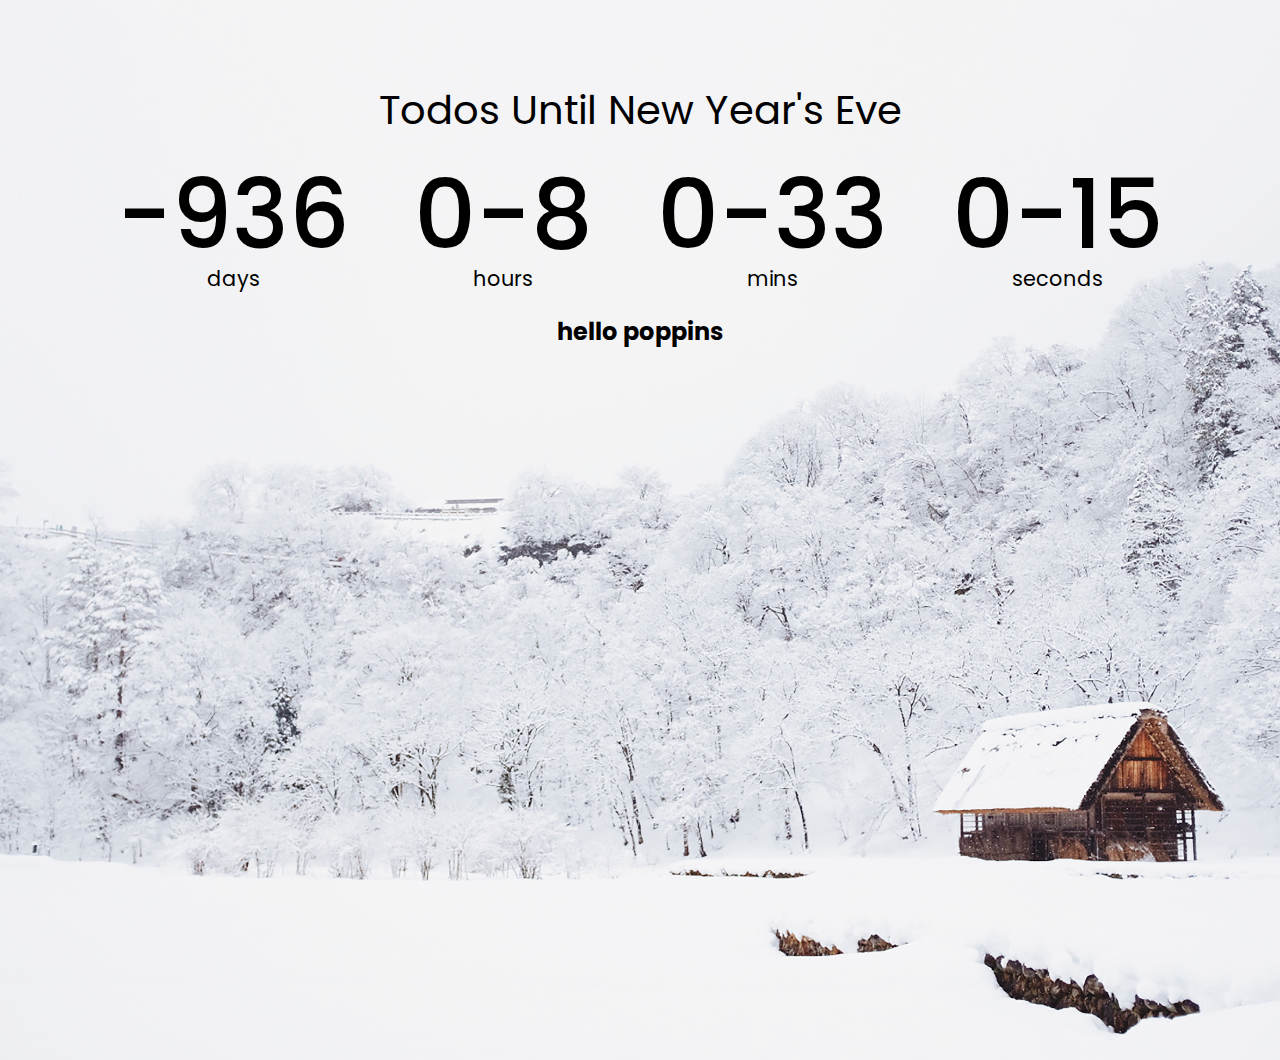
==== index.html @ c1fd44e9 "init" ====
<!DOCTYPE html>
<html lang="en">

<head>
    <meta charset="UTF-8">
    <meta http-equiv="X-UA-Compatible" content="IE=edge">
    <meta name="viewport" content="width=device-width, initial-scale=1.0">
    <link rel="stylesheet" href="style.css">
    <title>MyPlan</title>
    <link rel="apple-touch-icon" sizes="180x180" href="favicons/apple-touch-icon.png">
    <link rel="icon" type="image/png" sizes="32x32" href="favicons/favicon-32x32.png">
    <link rel="icon" type="image/png" sizes="16x16" href="favicons/favicon-16x16.png">
    <link rel="manifest" href="favicons/site.webmanifest">
    <link rel="mask-icon" href="favicons/safari-pinned-tab.svg" color="#5bbad5">
    <meta name="msapplication-TileColor" content="#2d89ef">
    <meta name="theme-color" content="#ffffff">
</head>

<body>
    <!-- Photo by <a href="https://unsplash.com/@fabianmardi?utm_source=unsplash&utm_medium=referral&utm_content=creditCopyText">Fabian Mardi</a> on <a href="https://unsplash.com/wallpapers/nature/snow?utm_source=unsplash&utm_medium=referral&utm_content=creditCopyText">Unsplash</a>
   -->
    <h1>Todos Until New Year's Eve</h1>

    <div class="countdown-container">
        <div class="days-c countdown-el">
            <p class="big-text" id="days">0</p>
            <span>days</span>
        </div>
        <div class="hours-c countdown-el">
            <p class="big-text" id="hours">0</p>
            <span>hours</span>
        </div>
        <div class="mins-c countdown-el">
            <p class="big-text" id="mins">0</p>
            <span>mins</span>
        </div>
        <div class="seconds-c countdown-el">
            <p class="big-text" id="seconds">0</p>
            <span>seconds</span>
        </div>
    </div>

    <h2>hello poppins</h2>
    <script src="app.js"></script>
</body>

</html>
---- style.css ----
@import url('https://fonts.googleapis.com/css2?family=Poppins:wght@300;400;500;600;800&display=swap');

* {
    box-sizing: border-box;
}

body {
    background-image: url('images/fabian-mardi-kVKz9qnJC-k-unsplash.jpg');
    font-family: 'Poppins', sans-serif;
    margin: 0;
    background-size: cover;
    background-position: center center;
    min-height: 100vh;
    display: flex;
    flex-direction: column;
    align-items: center;
    /* justify-content: center; */
    margin-top: 10rem;
}

.countdown-container {
    display: flex;
    flex-wrap: wrap;
}

h1 {
    font-weight: normal;
    font-size: 2.5rem;
    margin-top: -5rem;
}

.big-text {
    font-weight: 500;
    font-size: 6rem;
    line-height: 1;
    margin: 0 2rem;
}

.countdown-el {
    text-align: center;
}

.countdown-el span {
    font-size: 1.3rem;
}

@media only screen and (max-width: 600px) {
    body {
        display: block;
        margin: 7rem 2rem 1rem 2rem;
    }

    .countdown-el {
        margin-bottom: 2rem;
    }
}
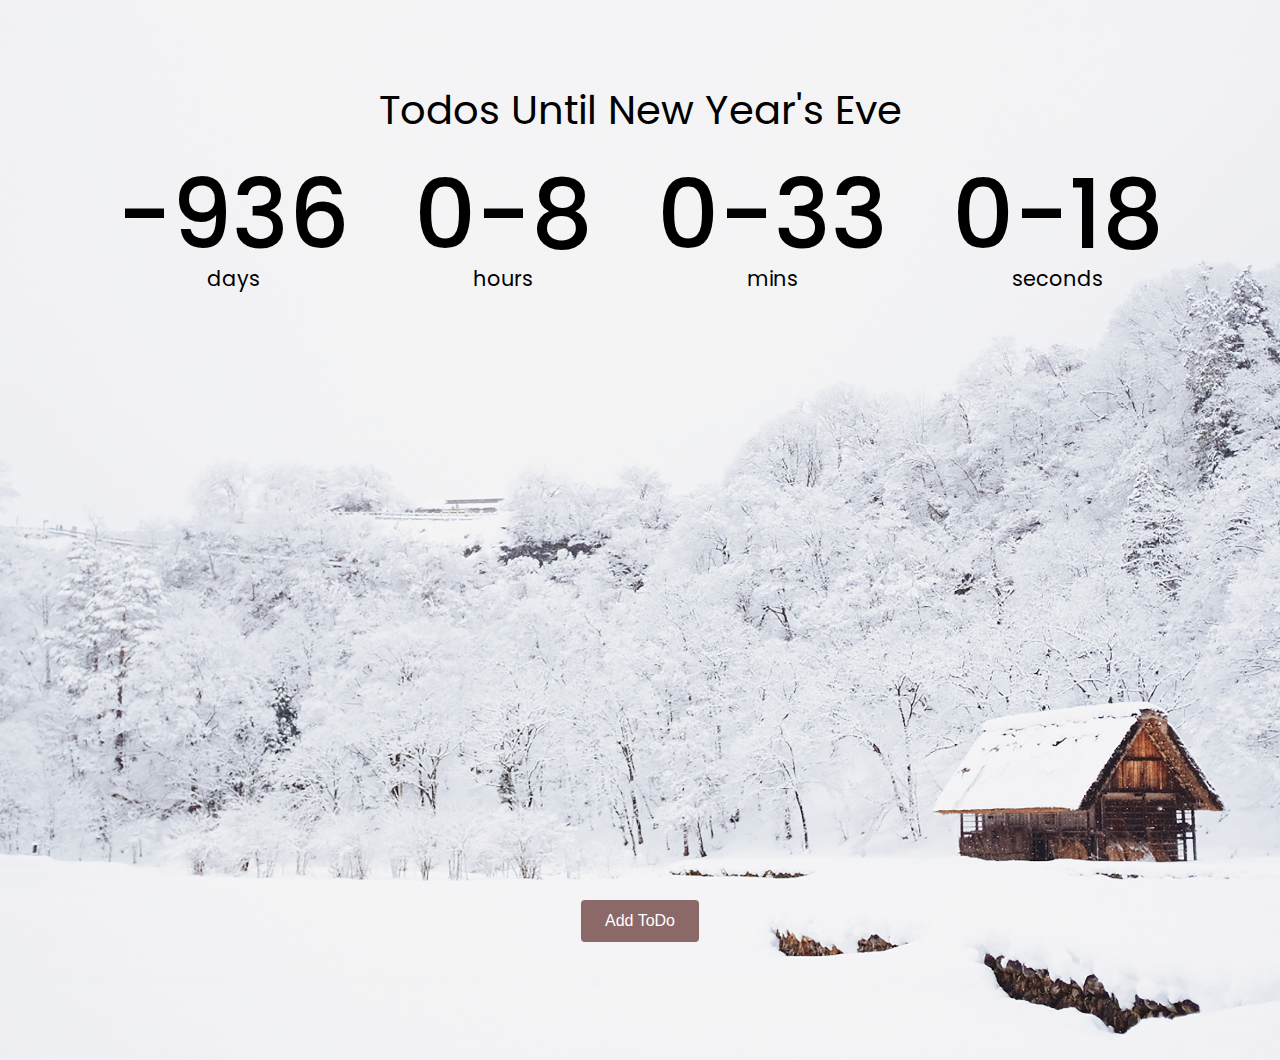
==== commit 349428a8: "button" ====
--- a/index.html
+++ b/index.html
@@ -40,7 +40,11 @@
         </div>
     </div>
 
-    <h2>hello poppins</h2>
+    <footer class="sticky-footer">
+        <button class="todo">Add ToDo</button>
+    </footer>
+
+
     <script src="app.js"></script>
 </body>
 
--- a/style.css
+++ b/style.css
@@ -44,13 +44,41 @@
     font-size: 1.3rem;
 }
 
+.sticky-footer {
+    position: sticky;
+    top: 100%;
+}
+
+.todo {
+    background-color: #8B6969;
+    color: white;
+    border: none;
+    padding: 12px 24px;
+    text-decoration: none;
+    font-size: 16px;
+    border-radius: 4px;
+    cursor: pointer;
+    margin-bottom: 1rem;
+}
+
+.todo:hover {
+    background-color: #614949;
+}
+
+
 @media only screen and (max-width: 600px) {
     body {
         display: block;
         margin: 7rem 2rem 1rem 2rem;
     }
 
-    .countdown-el {
-        margin-bottom: 2rem;
+    .big-text {
+        font-size: 2rem;
+        margin: 1rem 1rem 0 1rem;
     }
+
+    .countdown-el span {
+        font-size: .9rem;
+    }
+
 }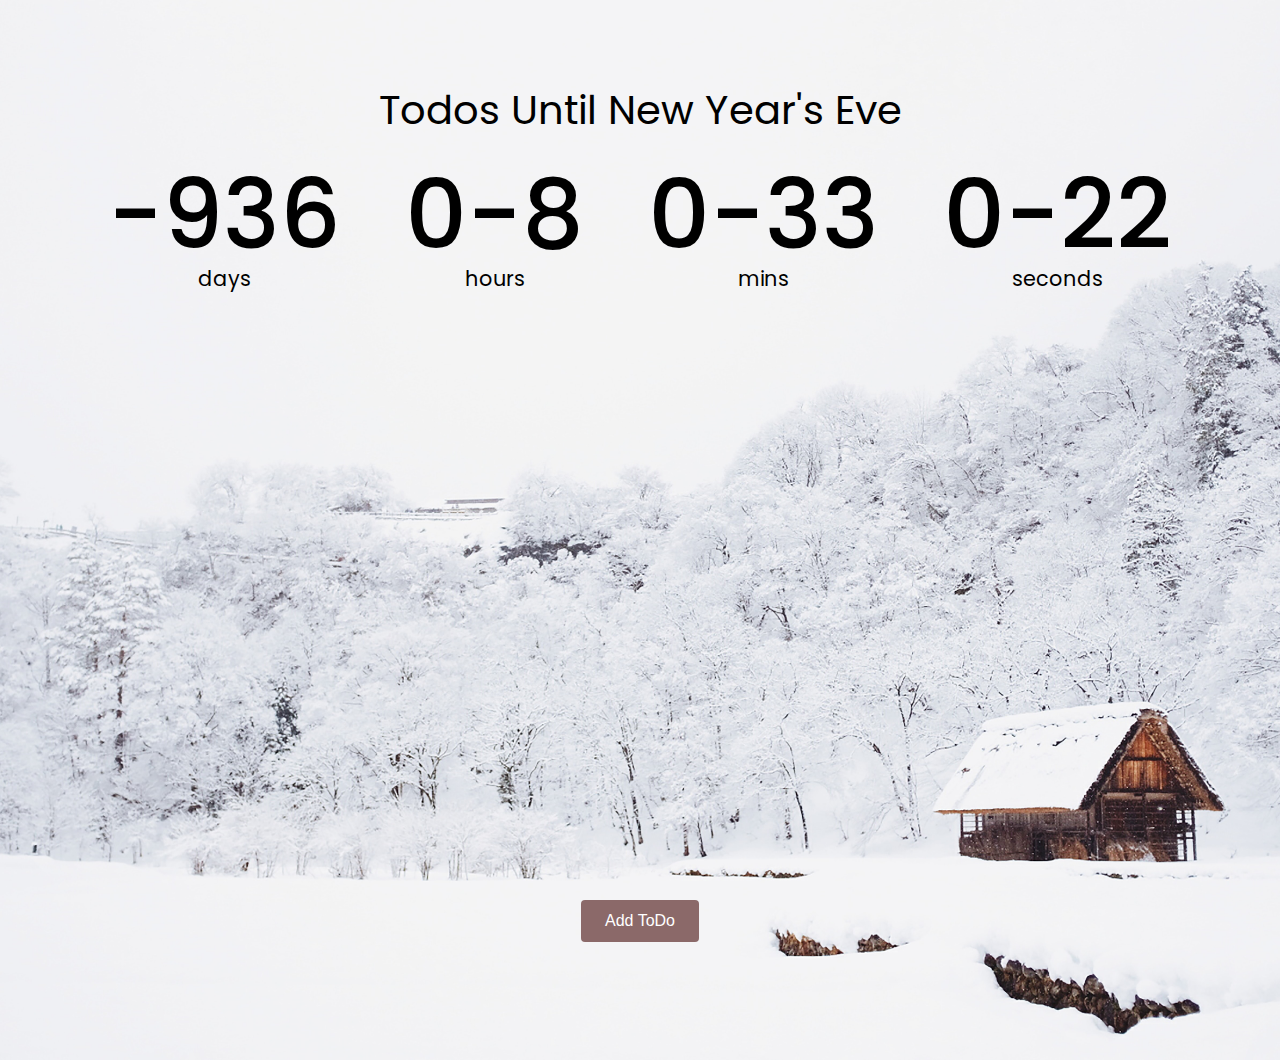
==== commit 53a04733: "add todo btn" ====
--- a/index.html
+++ b/index.html
@@ -41,7 +41,7 @@
     </div>
 
     <footer class="sticky-footer">
-        <button class="todo">Add ToDo</button>
+        <a href="todo/todo.html"> <button class="todo">Add ToDo</button></a>
     </footer>
 
 
--- a/style.css
+++ b/style.css
@@ -55,7 +55,7 @@
     border: none;
     padding: 12px 24px;
     text-decoration: none;
-    font-size: 16px;
+    font-size: 1rem;
     border-radius: 4px;
     cursor: pointer;
     margin-bottom: 1rem;
@@ -80,5 +80,4 @@
     .countdown-el span {
         font-size: .9rem;
     }
-
 }